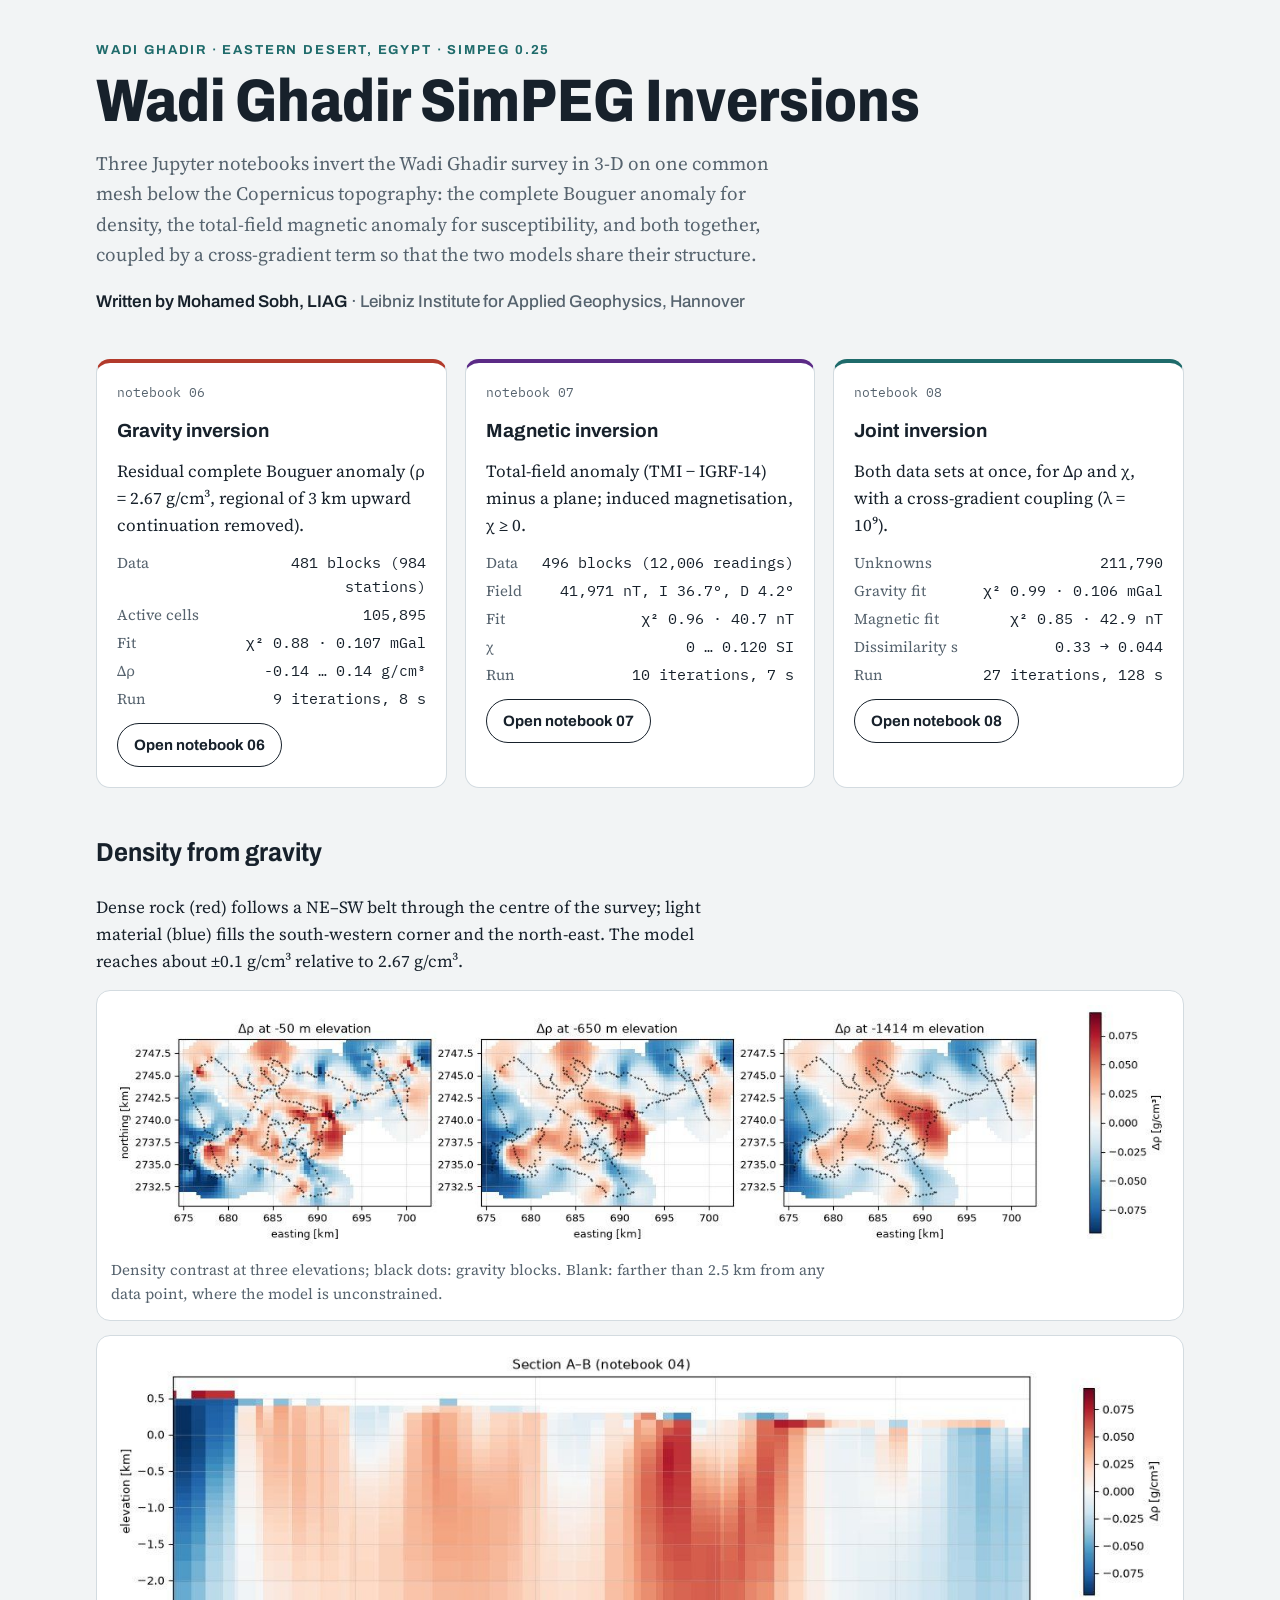
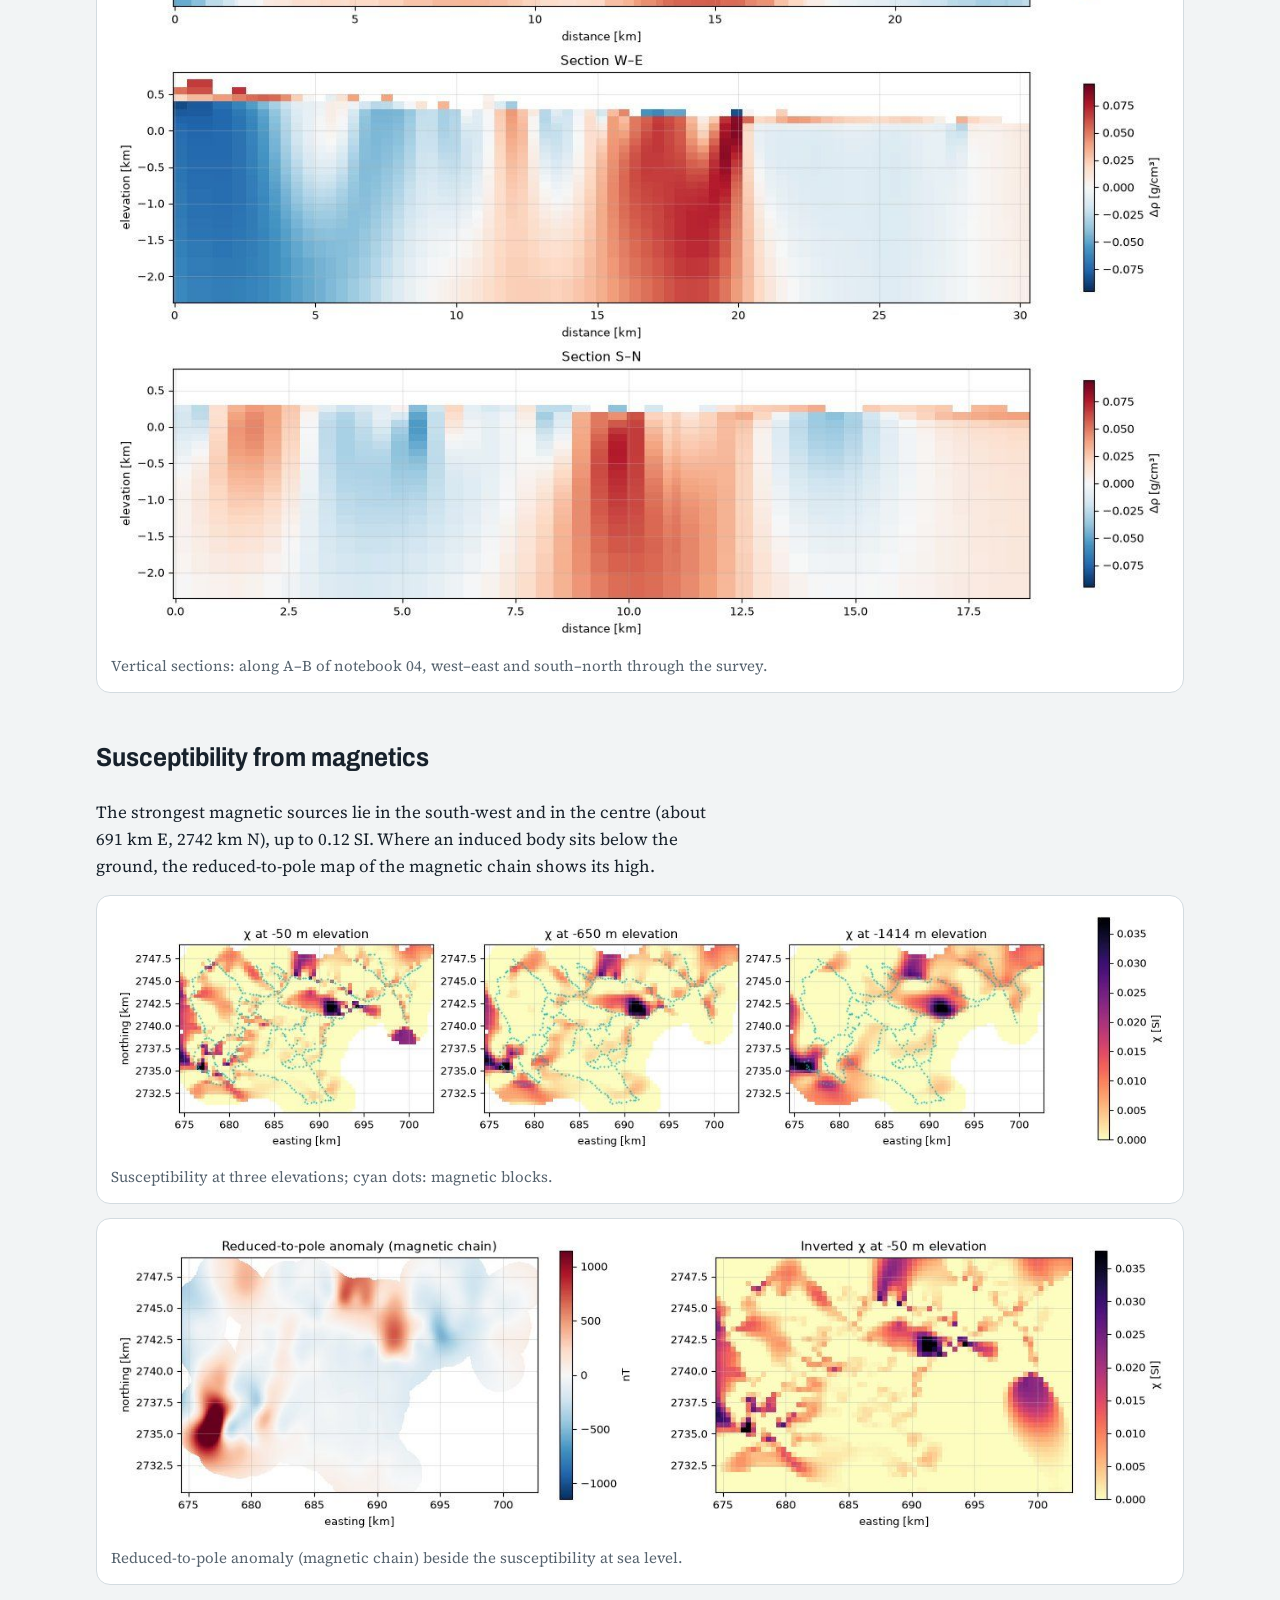
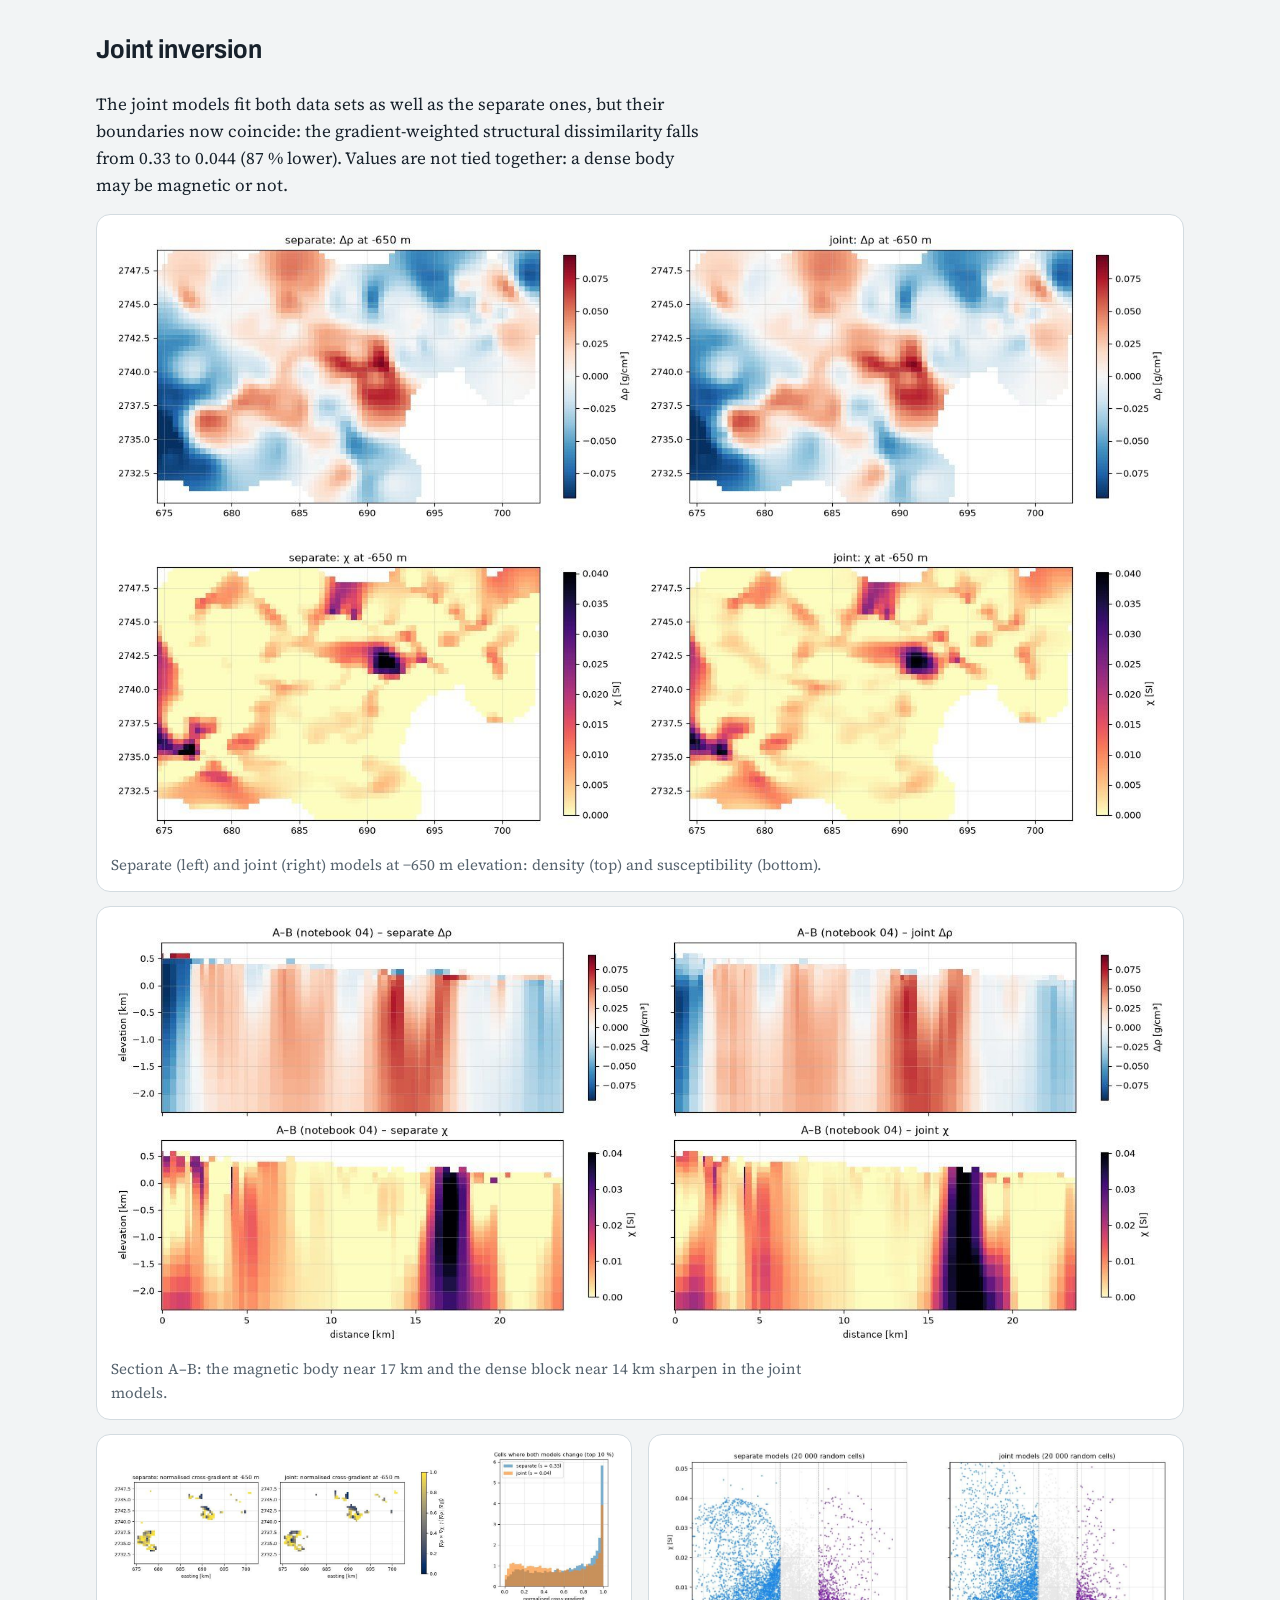
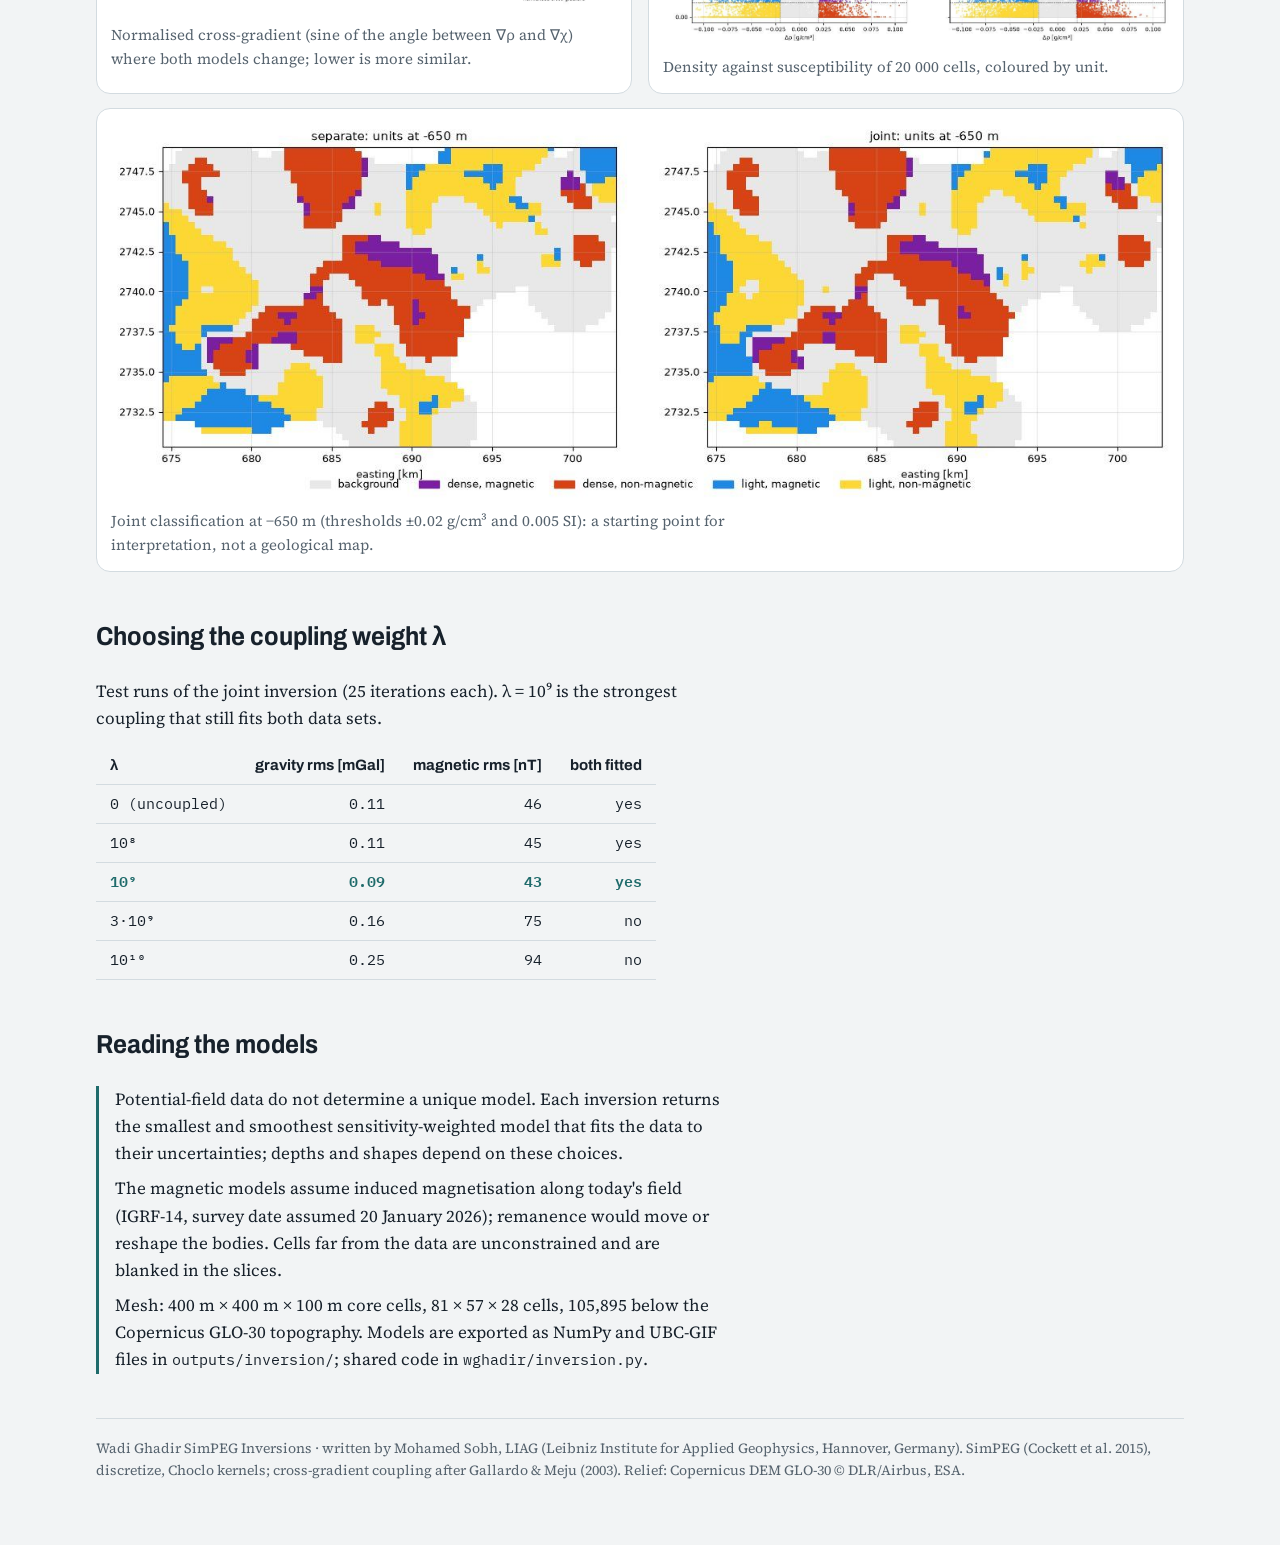
==== notebooks/html/index.html @ 8d266fa2 "Add SimPEG gravity, magnetic and joint (cross-gradient) inversion notebooks - notebooks/06_SimPEG_Gr" ====
<!DOCTYPE html>
<html lang="en">
<head>
<meta charset="utf-8">
<meta name="viewport" content="width=device-width, initial-scale=1, viewport-fit=cover">
<title>Wadi Ghadir SimPEG Inversions</title>
<meta name="claude:viewport-fit-sides" content="cover">
<meta name="author" content="Mohamed Sobh, LIAG">
<link rel="preconnect" href="https://fonts.googleapis.com"><link rel="preconnect" href="https://fonts.gstatic.com" crossorigin>
<link href="https://fonts.googleapis.com/css2?family=Archivo:wdth,wght@75..110,500..800&family=IBM+Plex+Mono:wght@400;500&family=Source+Serif+4:opsz,wght@8..60,400;8..60,600&display=swap" rel="stylesheet">
<style>
*{box-sizing:border-box} body{margin:0}
/* layout: one reading column; three inversion summaries side by side, then figures with captions */
:root {
  --bg: #f2f4f5; --panel: #ffffff; --fg: #17212b; --muted: #56636e; --rule: #d3dbe0;
  --rho: #b23a2b; --chi: #5b2a86; --joint: #1f6b6b; --accent: #1f6b6b;
  --display: "Archivo", "Helvetica Neue", Arial, sans-serif; --body: "Source Serif 4", Georgia, serif; --mono: "IBM Plex Mono", ui-monospace, Menlo, monospace;
}
@media (prefers-color-scheme: dark) { :root:not([data-theme="light"]) {
  --bg: #0f151a; --panel: #172028; --fg: #e3e9ed; --muted: #9aa8b3; --rule: #2a3640; --rho: #ef8a75; --chi: #c6a0ef; --joint: #6fc7c2; --accent: #6fc7c2; color-scheme: dark } }
:root[data-theme="dark"] { --bg: #0f151a; --panel: #172028; --fg: #e3e9ed; --muted: #9aa8b3; --rule: #2a3640; --rho: #ef8a75; --chi: #c6a0ef; --joint: #6fc7c2; --accent: #6fc7c2; color-scheme: dark }
body { background: var(--bg); color: var(--fg); font: 17px/1.6 var(--body); }
.wrap { max-width: 1120px; margin: 0 auto; padding-block: 40px 64px; padding-left: max(16px, env(safe-area-inset-left, 0px)); padding-right: max(16px, env(safe-area-inset-right, 0px)); display: grid; gap: 44px; }
h1, h2, h3, .eyebrow, .k, .btn, th { font-family: var(--display); }
.eyebrow { font-size: 13px; letter-spacing: .14em; text-transform: uppercase; color: var(--accent); font-weight: 700; margin: 0 0 10px; }
h1 { font-size: clamp(34px, 6vw, 60px); line-height: 1.02; margin: 0; font-stretch: 85%; font-weight: 800; text-wrap: balance; }
h2 { font-size: 26px; margin: 0 0 6px; font-stretch: 90%; text-wrap: balance; }
h3 { font-size: 19px; margin: 0; }
p { margin: 0; max-width: 68ch; }
.lede { margin-top: 16px; font-size: 19px; color: var(--muted); }
.by { margin-top: 18px; font-family: var(--display); font-weight: 600; }
.by span { color: var(--muted); font-weight: 500; }
.cards { display: grid; grid-template-columns: repeat(auto-fit, minmax(290px, 1fr)); gap: 18px; }
.card { background: var(--panel); border: 1px solid var(--rule); border-radius: 14px; padding: 20px; display: grid; gap: 12px; align-content: start; min-width: 0; }
.card .tag { font-family: var(--mono); font-size: 13px; color: var(--muted); }
.card.g { border-top: 4px solid var(--rho); } .card.m { border-top: 4px solid var(--chi); } .card.j { border-top: 4px solid var(--joint); }
dl { display: grid; grid-template-columns: auto 1fr; gap: 4px 14px; margin: 0; font-size: 15px; }
dt { color: var(--muted); } dd { margin: 0; font-family: var(--mono); font-variant-numeric: tabular-nums; text-align: right; }
.btn { display: inline-block; justify-self: start; padding: 9px 16px; border-radius: 999px; border: 1.5px solid var(--fg); color: var(--fg); text-decoration: none; font-weight: 700; font-size: 15px; }
.btn:hover, .btn:focus-visible { background: var(--fg); color: var(--bg); outline: none; }
section { display: grid; gap: 14px; }
figure { margin: 0; background: var(--panel); border: 1px solid var(--rule); border-radius: 14px; padding: 14px; display: grid; gap: 10px; }
figure img { width: 100%; height: auto; border-radius: 6px; background: #fff; }
figcaption { font-size: 15px; color: var(--muted); max-width: 90ch; }
.pair { display: grid; grid-template-columns: repeat(auto-fit, minmax(320px, 1fr)); gap: 16px; }
.tbl { overflow-x: auto; }
table { border-collapse: collapse; font-size: 15px; min-width: 520px; }
th, td { padding: 7px 14px; border-bottom: 1px solid var(--rule); text-align: right; }
th:first-child, td:first-child { text-align: left; }
td { font-family: var(--mono); font-variant-numeric: tabular-nums; }
tr.sel td { font-weight: 600; color: var(--accent); }
.note { border-left: 3px solid var(--accent); padding-left: 16px; display: grid; gap: 8px; }
code { font-family: var(--mono); font-size: .88em; }
footer { font-size: 14px; color: var(--muted); border-top: 1px solid var(--rule); padding-top: 18px; }
</style>
</head>
<body>
<div class="wrap">
<header>
  <p class="eyebrow">Wadi Ghadir · Eastern Desert, Egypt · SimPEG 0.25</p>
  <h1>Wadi Ghadir SimPEG Inversions</h1>
  <p class="lede">Three Jupyter notebooks invert the Wadi Ghadir survey in 3-D on one common mesh below the Copernicus topography:
  the complete Bouguer anomaly for density, the total-field magnetic anomaly for susceptibility, and both together, coupled by a cross-gradient term so that the two models share their structure.</p>
  <p class="by">Written by Mohamed Sobh, LIAG <span>· Leibniz Institute for Applied Geophysics, Hannover</span></p>
</header>

<div class="cards" aria-label="The three inversions">
  <article class="card g"><span class="tag">notebook 06</span><h3>Gravity inversion</h3>
    <p>Residual complete Bouguer anomaly (ρ = 2.67 g/cm³, regional of 3 km upward continuation removed).</p>
    <dl><dt>Data</dt><dd>481 blocks (984 stations)</dd><dt>Active cells</dt><dd>105,895</dd>
      <dt>Fit</dt><dd>χ² 0.88 · 0.107 mGal</dd><dt>Δρ</dt><dd>-0.14 … 0.14 g/cm³</dd>
      <dt>Run</dt><dd>9 iterations, 8 s</dd></dl>
    <a class="btn" href="06_SimPEG_Gravity_Inversion.html">Open notebook 06</a></article>
  <article class="card m"><span class="tag">notebook 07</span><h3>Magnetic inversion</h3>
    <p>Total-field anomaly (TMI − IGRF-14) minus a plane; induced magnetisation, χ ≥ 0.</p>
    <dl><dt>Data</dt><dd>496 blocks (12,006 readings)</dd><dt>Field</dt><dd>41,971 nT, I 36.7°, D 4.2°</dd>
      <dt>Fit</dt><dd>χ² 0.96 · 40.7 nT</dd><dt>χ</dt><dd>0 … 0.120 SI</dd>
      <dt>Run</dt><dd>10 iterations, 7 s</dd></dl>
    <a class="btn" href="07_SimPEG_Magnetic_Inversion.html">Open notebook 07</a></article>
  <article class="card j"><span class="tag">notebook 08</span><h3>Joint inversion</h3>
    <p>Both data sets at once, for Δρ and χ, with a cross-gradient coupling (λ = 10⁹).</p>
    <dl><dt>Unknowns</dt><dd>211,790</dd><dt>Gravity fit</dt><dd>χ² 0.99 · 0.106 mGal</dd>
      <dt>Magnetic fit</dt><dd>χ² 0.85 · 42.9 nT</dd>
      <dt>Dissimilarity s</dt><dd>0.33 → 0.044</dd>
      <dt>Run</dt><dd>27 iterations, 128 s</dd></dl>
    <a class="btn" href="08_SimPEG_Joint_Inversion.html">Open notebook 08</a></article>
</div>

<section aria-labelledby="h-g"><h2 id="h-g">Density from gravity</h2>
  <p>Dense rock (red) follows a NE–SW belt through the centre of the survey; light material (blue) fills the south-western corner and the north-east. The model reaches about ±0.1 g/cm³ relative to 2.67 g/cm³.</p>
  <figure><img src="[data-uri]" alt="Three horizontal slices of the density-contrast model at 0, −600 and −1500 m elevation"><figcaption>Density contrast at three elevations; black dots: gravity blocks. Blank: farther than 2.5 km from any data point, where the model is unconstrained.</figcaption></figure>
  <figure><img src="[data-uri]" alt="Three vertical sections of the density model"><figcaption>Vertical sections: along A–B of notebook 04, west–east and south–north through the survey.</figcaption></figure>
</section>

<section aria-labelledby="h-m"><h2 id="h-m">Susceptibility from magnetics</h2>
  <p>The strongest magnetic sources lie in the south-west and in the centre (about 691 km E, 2742 km N), up to 0.12 SI. Where an induced body sits below the ground, the reduced-to-pole map of the magnetic chain shows its high.</p>
  <figure><img src="[data-uri]" alt="Three horizontal slices of the susceptibility model"><figcaption>Susceptibility at three elevations; cyan dots: magnetic blocks.</figcaption></figure>
  <figure><img src="[data-uri]" alt="Reduced-to-pole anomaly map beside the shallow susceptibility slice"><figcaption>Reduced-to-pole anomaly (magnetic chain) beside the susceptibility at sea level.</figcaption></figure>
</section>

<section aria-labelledby="h-j"><h2 id="h-j">Joint inversion</h2>
  <p>The joint models fit both data sets as well as the separate ones, but their boundaries now coincide: the gradient-weighted structural dissimilarity falls from 0.33 to 0.044 (87 % lower). Values are not tied together: a dense body may be magnetic or not.</p>
  <figure><img src="[data-uri]" alt="Separate and joint density and susceptibility slices at −650 m"><figcaption>Separate (left) and joint (right) models at −650 m elevation: density (top) and susceptibility (bottom).</figcaption></figure>
  <figure><img src="[data-uri]" alt="Separate and joint models along section A–B"><figcaption>Section A–B: the magnetic body near 17 km and the dense block near 14 km sharpen in the joint models.</figcaption></figure>
  <div class="pair">
    <figure><img src="[data-uri]" alt="Normalised cross-gradient maps and histogram"><figcaption>Normalised cross-gradient (sine of the angle between ∇ρ and ∇χ) where both models change; lower is more similar.</figcaption></figure>
    <figure><img src="[data-uri]" alt="Cross-plots of density against susceptibility"><figcaption>Density against susceptibility of 20 000 cells, coloured by unit.</figcaption></figure>
  </div>
  <figure><img src="[data-uri]" alt="Maps of the joint classification units"><figcaption>Joint classification at −650 m (thresholds ±0.02 g/cm³ and 0.005 SI): a starting point for interpretation, not a geological map.</figcaption></figure>
</section>

<section aria-labelledby="h-l"><h2 id="h-l">Choosing the coupling weight λ</h2>
  <p>Test runs of the joint inversion (25 iterations each). λ = 10⁹ is the strongest coupling that still fits both data sets.</p>
  <div class="tbl"><table><thead><tr><th>λ</th><th>gravity rms [mGal]</th><th>magnetic rms [nT]</th><th>both fitted</th></tr></thead><tbody>
    <tr><td>0 (uncoupled)</td><td>0.11</td><td>46</td><td>yes</td></tr><tr><td>10⁸</td><td>0.11</td><td>45</td><td>yes</td></tr>
    <tr class="sel"><td>10⁹</td><td>0.09</td><td>43</td><td>yes</td></tr><tr><td>3·10⁹</td><td>0.16</td><td>75</td><td>no</td></tr><tr><td>10¹⁰</td><td>0.25</td><td>94</td><td>no</td></tr></tbody></table></div>
</section>

<section aria-labelledby="h-r"><h2 id="h-r">Reading the models</h2>
  <div class="note"><p>Potential-field data do not determine a unique model. Each inversion returns the smallest and smoothest sensitivity-weighted model that fits the data to their uncertainties; depths and shapes depend on these choices.</p>
  <p>The magnetic models assume induced magnetisation along today's field (IGRF-14, survey date assumed 20 January 2026); remanence would move or reshape the bodies. Cells far from the data are unconstrained and are blanked in the slices.</p>
  <p>Mesh: 400 m × 400 m × 100 m core cells, 81 × 57 × 28 cells, 105,895 below the Copernicus GLO-30 topography. Models are exported as NumPy and UBC-GIF files in <code>outputs/inversion/</code>; shared code in <code>wghadir/inversion.py</code>.</p></div>
</section>

<footer>Wadi Ghadir SimPEG Inversions · written by Mohamed Sobh, LIAG (Leibniz Institute for Applied Geophysics, Hannover, Germany). SimPEG (Cockett et al. 2015), discretize, Choclo kernels; cross-gradient coupling after Gallardo &amp; Meju (2003). Relief: Copernicus DEM GLO-30 © DLR/Airbus, ESA.</footer>
</div>

</body>
</html>
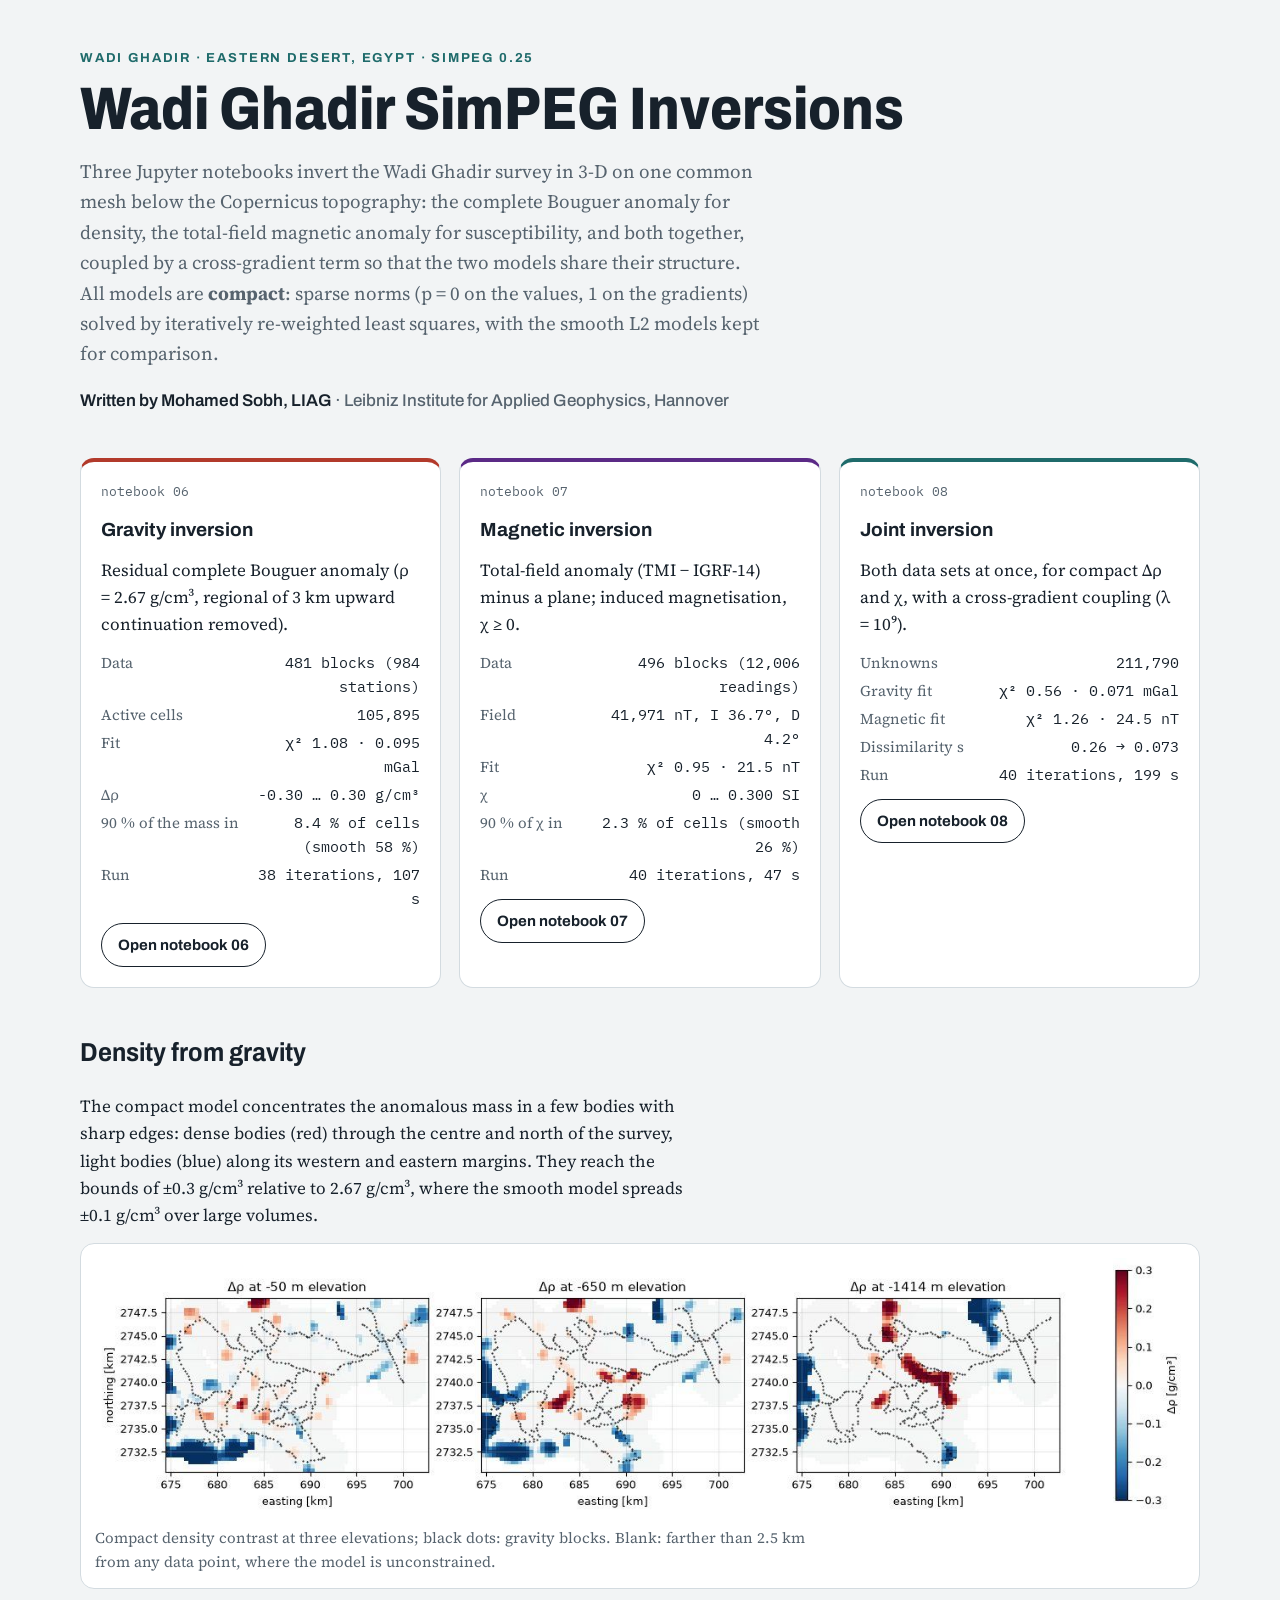
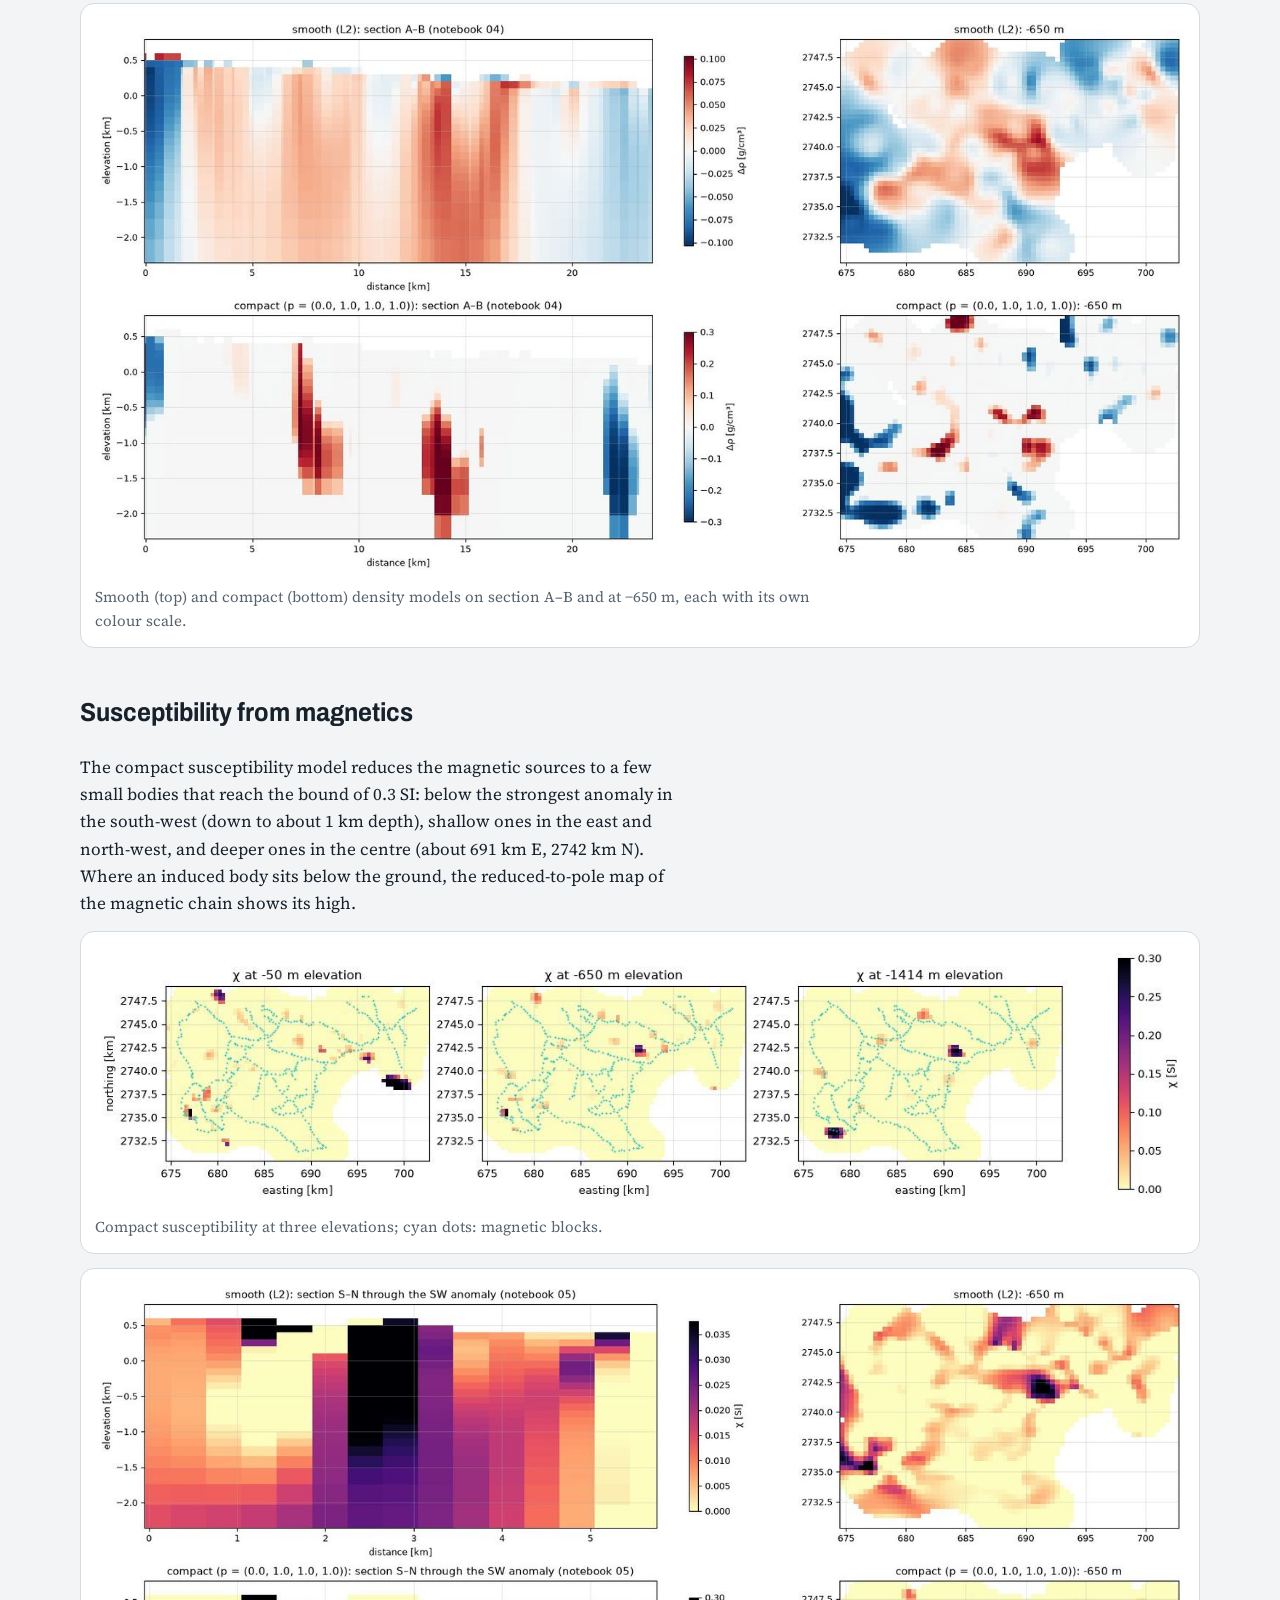
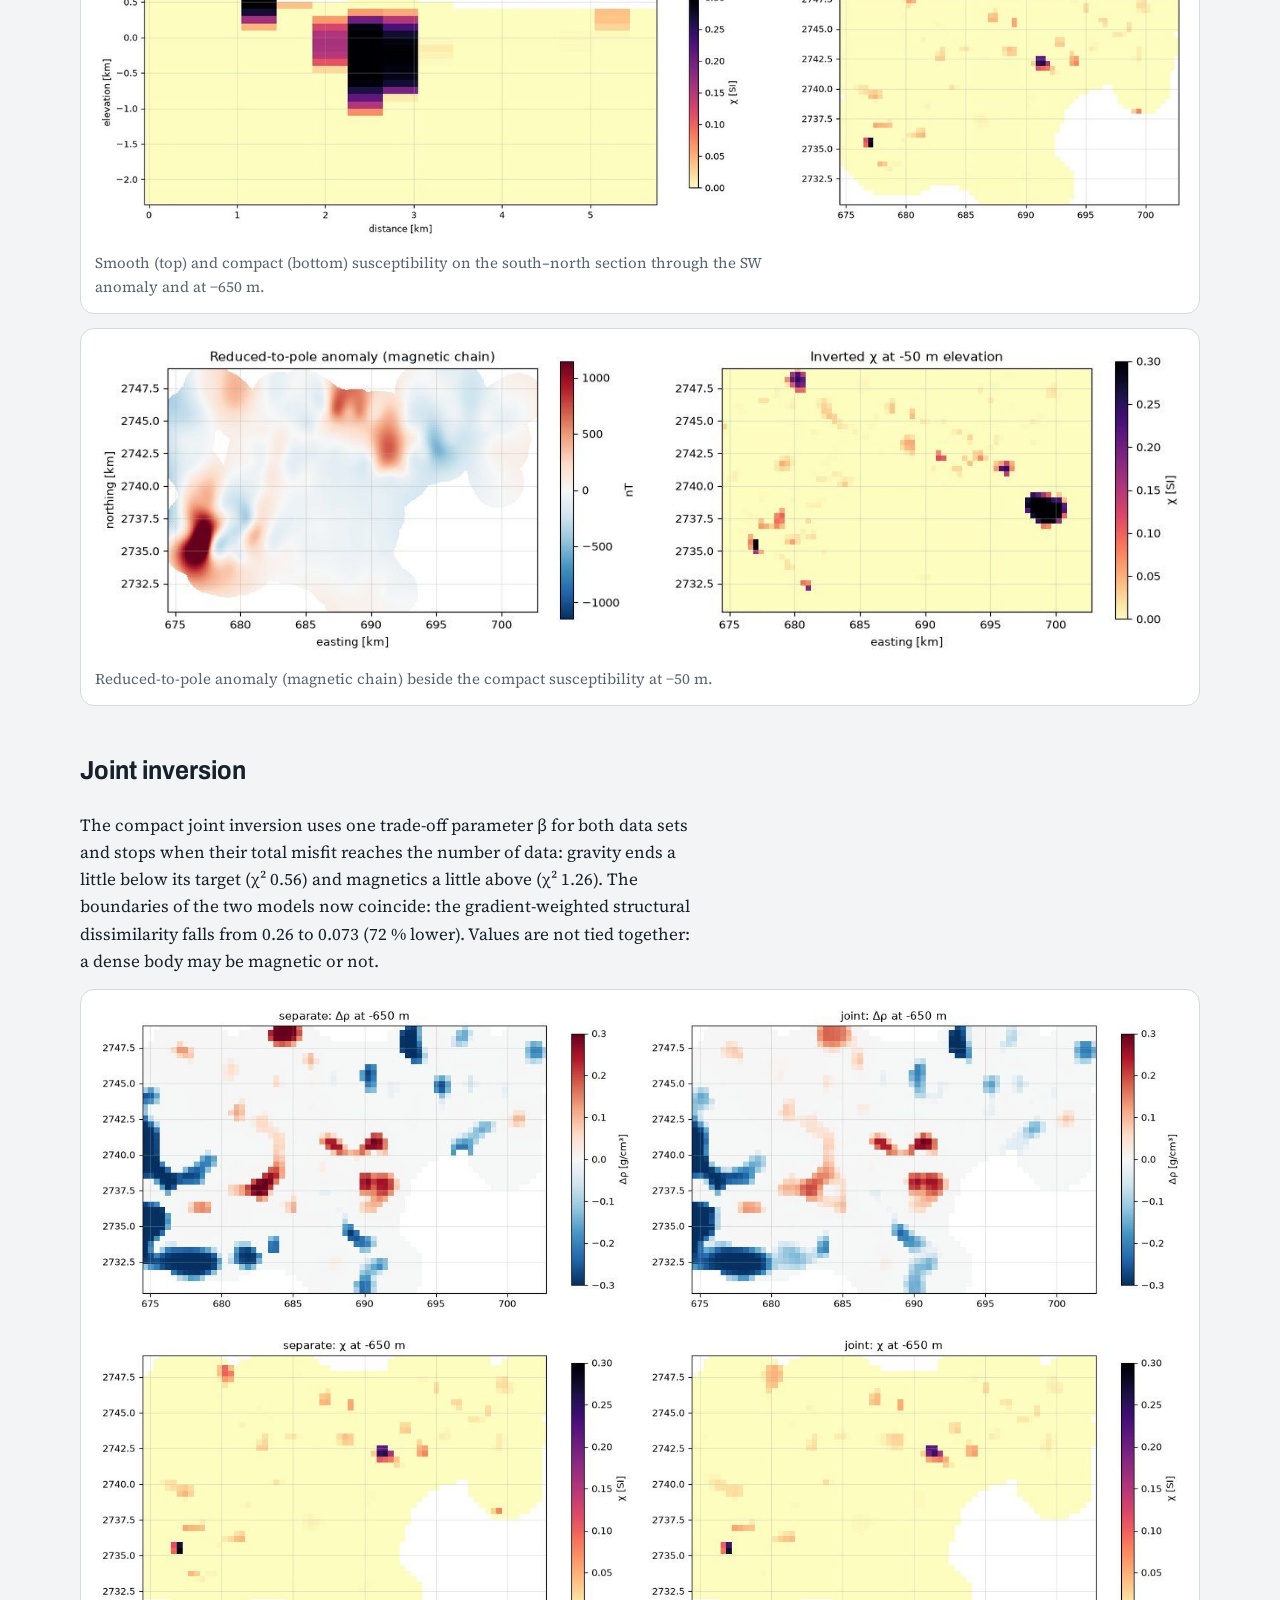
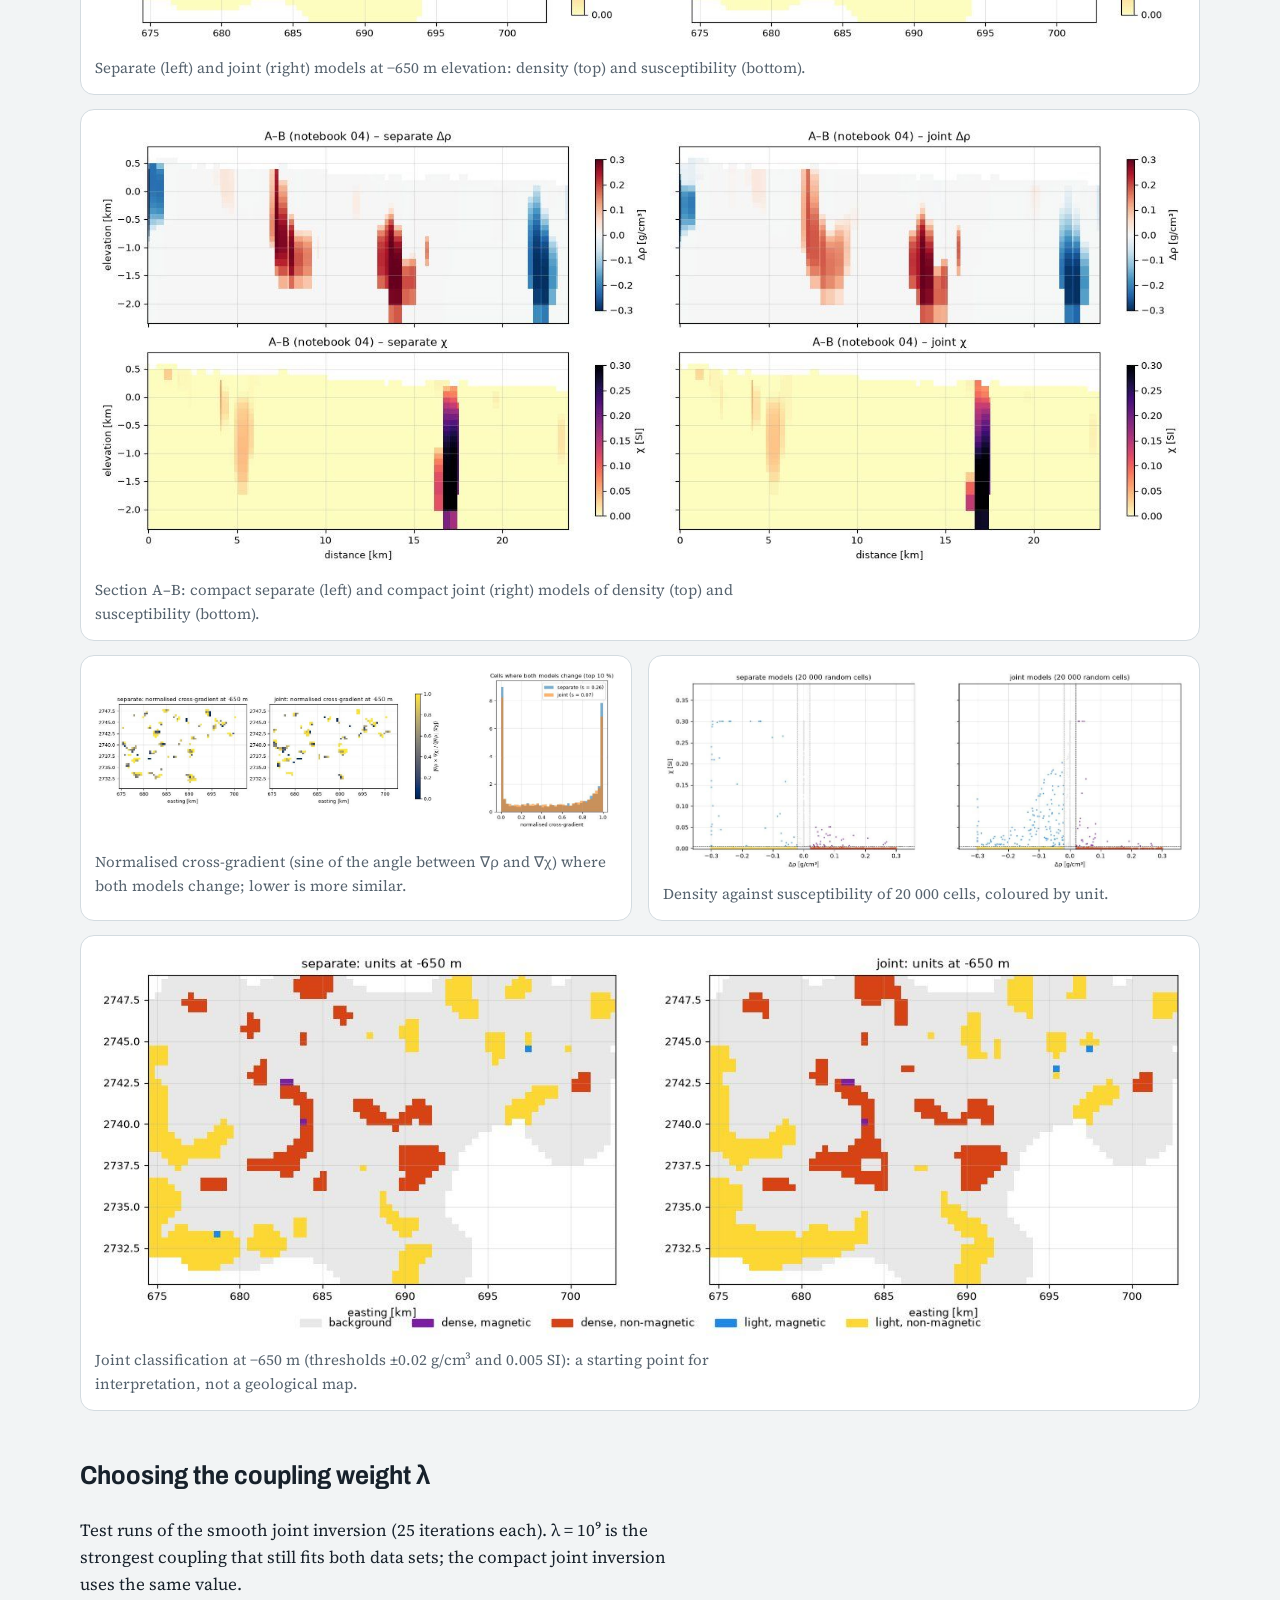
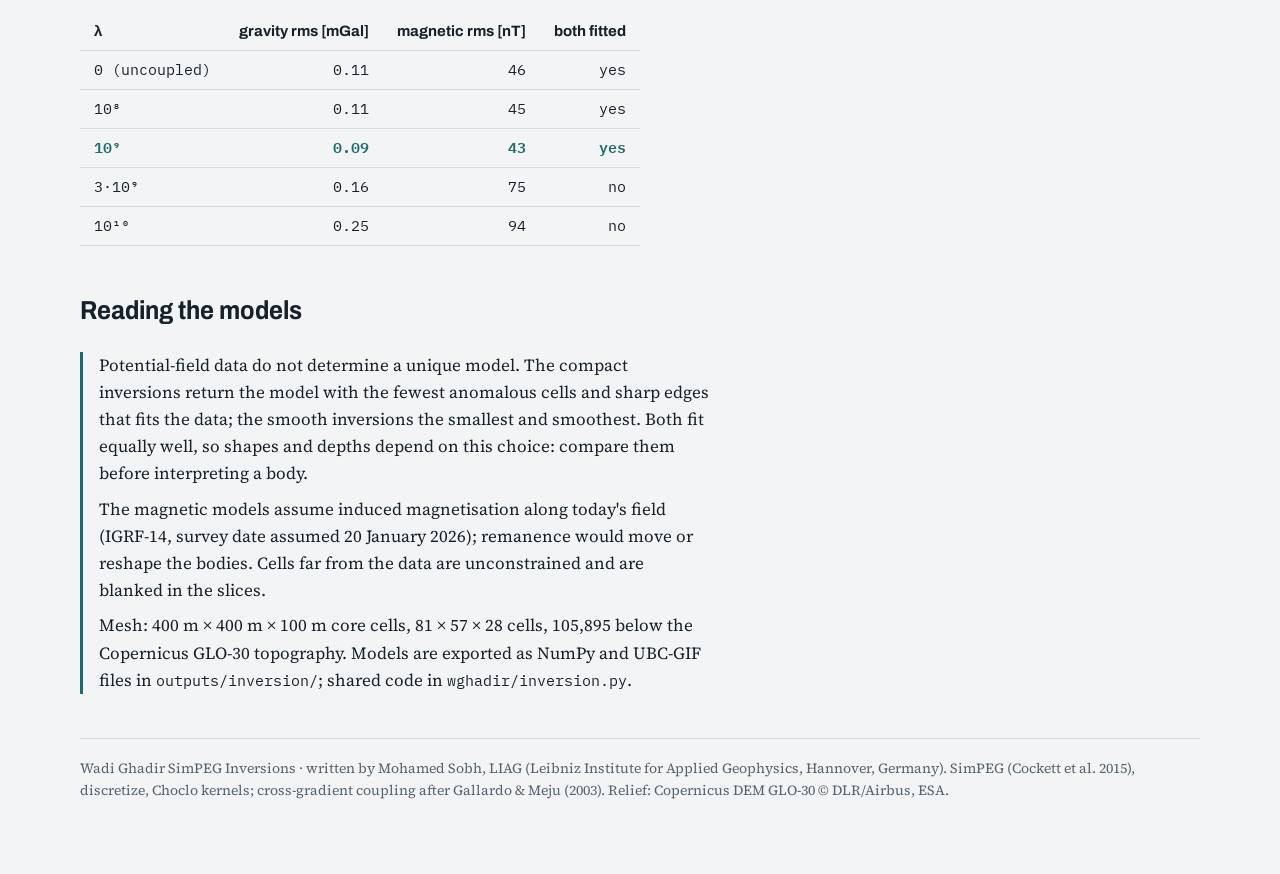
==== commit 8fad7f84: "Make the SimPEG inversions compact (sparse norms, IRLS) Notebooks 06-08 now run compact inversions w" ====
--- a/notebooks/html/index.html
+++ b/notebooks/html/index.html
@@ -9,7 +9,6 @@
 <link rel="preconnect" href="https://fonts.googleapis.com"><link rel="preconnect" href="https://fonts.gstatic.com" crossorigin>
 <link href="https://fonts.googleapis.com/css2?family=Archivo:wdth,wght@75..110,500..800&family=IBM+Plex+Mono:wght@400;500&family=Source+Serif+4:opsz,wght@8..60,400;8..60,600&display=swap" rel="stylesheet">
 <style>
-*{box-sizing:border-box} body{margin:0}
 /* layout: one reading column; three inversion summaries side by side, then figures with captions */
 :root {
   --bg: #f2f4f5; --panel: #ffffff; --fg: #17212b; --muted: #56636e; --rule: #d3dbe0;
@@ -55,12 +54,14 @@
 </style>
 </head>
 <body>
+
 <div class="wrap">
 <header>
   <p class="eyebrow">Wadi Ghadir · Eastern Desert, Egypt · SimPEG 0.25</p>
   <h1>Wadi Ghadir SimPEG Inversions</h1>
   <p class="lede">Three Jupyter notebooks invert the Wadi Ghadir survey in 3-D on one common mesh below the Copernicus topography:
-  the complete Bouguer anomaly for density, the total-field magnetic anomaly for susceptibility, and both together, coupled by a cross-gradient term so that the two models share their structure.</p>
+  the complete Bouguer anomaly for density, the total-field magnetic anomaly for susceptibility, and both together, coupled by a cross-gradient term so that the two models share their structure.
+  All models are <b>compact</b>: sparse norms (p = 0 on the values, 1 on the gradients) solved by iteratively re-weighted least squares, with the smooth L2 models kept for comparison.</p>
   <p class="by">Written by Mohamed Sobh, LIAG <span>· Leibniz Institute for Applied Geophysics, Hannover</span></p>
 </header>
 
@@ -68,56 +69,59 @@
   <article class="card g"><span class="tag">notebook 06</span><h3>Gravity inversion</h3>
     <p>Residual complete Bouguer anomaly (ρ = 2.67 g/cm³, regional of 3 km upward continuation removed).</p>
     <dl><dt>Data</dt><dd>481 blocks (984 stations)</dd><dt>Active cells</dt><dd>105,895</dd>
-      <dt>Fit</dt><dd>χ² 0.88 · 0.107 mGal</dd><dt>Δρ</dt><dd>-0.14 … 0.14 g/cm³</dd>
-      <dt>Run</dt><dd>9 iterations, 8 s</dd></dl>
+      <dt>Fit</dt><dd>χ² 1.08 · 0.095 mGal</dd><dt>Δρ</dt><dd>-0.30 … 0.30 g/cm³</dd>
+      <dt>90 % of the mass in</dt><dd>8.4 % of cells (smooth 58 %)</dd>
+      <dt>Run</dt><dd>38 iterations, 107 s</dd></dl>
     <a class="btn" href="06_SimPEG_Gravity_Inversion.html">Open notebook 06</a></article>
   <article class="card m"><span class="tag">notebook 07</span><h3>Magnetic inversion</h3>
     <p>Total-field anomaly (TMI − IGRF-14) minus a plane; induced magnetisation, χ ≥ 0.</p>
     <dl><dt>Data</dt><dd>496 blocks (12,006 readings)</dd><dt>Field</dt><dd>41,971 nT, I 36.7°, D 4.2°</dd>
-      <dt>Fit</dt><dd>χ² 0.96 · 40.7 nT</dd><dt>χ</dt><dd>0 … 0.120 SI</dd>
-      <dt>Run</dt><dd>10 iterations, 7 s</dd></dl>
+      <dt>Fit</dt><dd>χ² 0.95 · 21.5 nT</dd><dt>χ</dt><dd>0 … 0.300 SI</dd>
+      <dt>90 % of χ in</dt><dd>2.3 % of cells (smooth 26 %)</dd>
+      <dt>Run</dt><dd>40 iterations, 47 s</dd></dl>
     <a class="btn" href="07_SimPEG_Magnetic_Inversion.html">Open notebook 07</a></article>
   <article class="card j"><span class="tag">notebook 08</span><h3>Joint inversion</h3>
-    <p>Both data sets at once, for Δρ and χ, with a cross-gradient coupling (λ = 10⁹).</p>
-    <dl><dt>Unknowns</dt><dd>211,790</dd><dt>Gravity fit</dt><dd>χ² 0.99 · 0.106 mGal</dd>
-      <dt>Magnetic fit</dt><dd>χ² 0.85 · 42.9 nT</dd>
-      <dt>Dissimilarity s</dt><dd>0.33 → 0.044</dd>
-      <dt>Run</dt><dd>27 iterations, 128 s</dd></dl>
+    <p>Both data sets at once, for compact Δρ and χ, with a cross-gradient coupling (λ = 10⁹).</p>
+    <dl><dt>Unknowns</dt><dd>211,790</dd><dt>Gravity fit</dt><dd>χ² 0.56 · 0.071 mGal</dd>
+      <dt>Magnetic fit</dt><dd>χ² 1.26 · 24.5 nT</dd>
+      <dt>Dissimilarity s</dt><dd>0.26 → 0.073</dd>
+      <dt>Run</dt><dd>40 iterations, 199 s</dd></dl>
     <a class="btn" href="08_SimPEG_Joint_Inversion.html">Open notebook 08</a></article>
 </div>
 
 <section aria-labelledby="h-g"><h2 id="h-g">Density from gravity</h2>
-  <p>Dense rock (red) follows a NE–SW belt through the centre of the survey; light material (blue) fills the south-western corner and the north-east. The model reaches about ±0.1 g/cm³ relative to 2.67 g/cm³.</p>
-  <figure><img src="[data-uri]" alt="Three horizontal slices of the density-contrast model at 0, −600 and −1500 m elevation"><figcaption>Density contrast at three elevations; black dots: gravity blocks. Blank: farther than 2.5 km from any data point, where the model is unconstrained.</figcaption></figure>
-  <figure><img src="[data-uri]" alt="Three vertical sections of the density model"><figcaption>Vertical sections: along A–B of notebook 04, west–east and south–north through the survey.</figcaption></figure>
+  <p>The compact model concentrates the anomalous mass in a few bodies with sharp edges: dense bodies (red) through the centre and north of the survey, light bodies (blue) along its western and eastern margins. They reach the bounds of ±0.3 g/cm³ relative to 2.67 g/cm³, where the smooth model spreads ±0.1 g/cm³ over large volumes.</p>
+  <figure><img src="[data-uri]